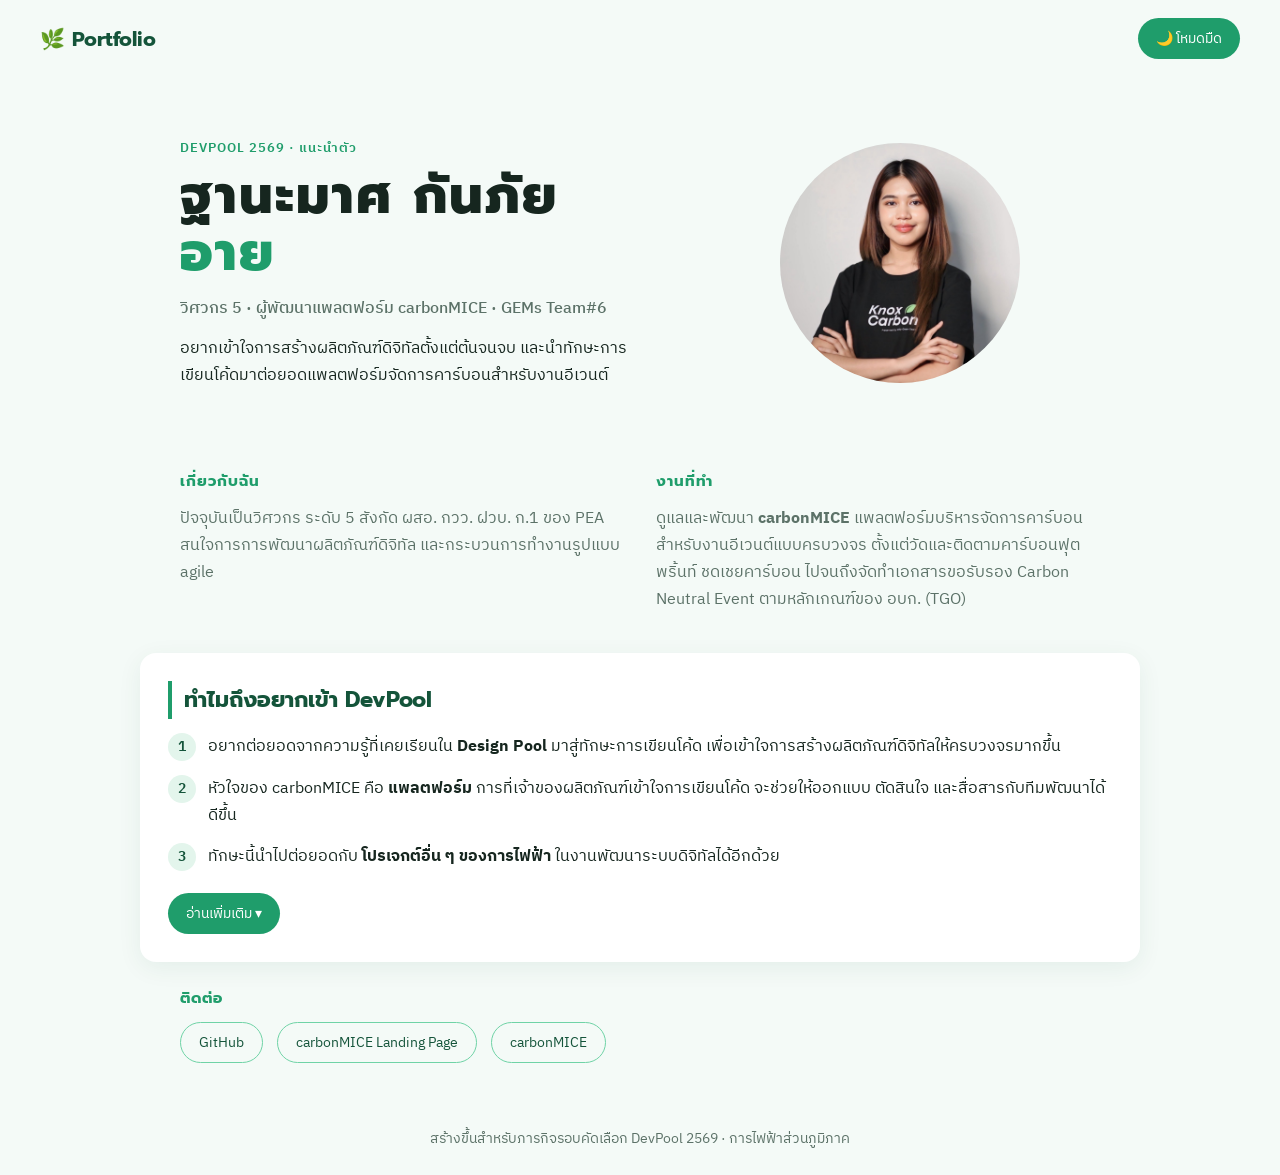
==== index.html @ 0282cfa0 "ย้ายไฟล์เว็บจาก files/ มาไว้ที่ root เพื่อแก้ปัญหา Vercel 404 Co-Authored-By: Claude Opus 4.8 <norep" ====
<!DOCTYPE html>
<html lang="th">

<head>
  <meta charset="UTF-8" />
  <meta name="viewport" content="width=device-width, initial-scale=1.0" />
  <title>แนะนำตัว | ฐานะมาศ กันภัย (อาย)</title>

  <!-- ฟอนต์จาก Google Fonts: IBM Plex Sans Thai (เนื้อหา) + Prompt (หัวข้อ) -->
  <link rel="preconnect" href="https://fonts.googleapis.com" />
  <link rel="preconnect" href="https://fonts.gstatic.com" crossorigin />
  <link href="https://fonts.googleapis.com/css2?family=IBM+Plex+Sans+Thai:wght@400;500;600&family=Prompt:wght@500;600;700;800&display=swap" rel="stylesheet" />

  <link rel="stylesheet" href="style.css" />
</head>

<body>

  <!-- ===== แถบเมนูด้านบน (Navigation Bar) =====
       .nav ใช้ justify-content: space-between จึงดันโลโก้ไปซ้าย ปุ่มไปขวาอัตโนมัติ -->
  <nav class="nav">
    <div class="logo">🌿 Portfolio</div>

    <!-- id="themeBtn" = ให้ script.js หยิบไปใช้ (กดแล้วสลับโหมดมืด/สว่าง) -->
    <button class="btn" id="themeBtn">🌙 โหมดมืด</button>
  </nav>

  <!-- ===== ส่วนเปิดหน้า (Hero) =====
       .hero ใช้ grid 2 คอลัมน์: ข้อความ (1.2fr) | รูปโปรไฟล์ (1fr) -->
  <header class="hero">
    <div class="hero-text">
      <p class="eyebrow">DevPool 2569 · แนะนำตัว</p>

      <!-- <span class="accent"> = "ที่จับ" ให้ CSS เปลี่ยนสีคำว่า "อาย" เป็นเขียว -->
      <h1>ฐานะมาศ กันภัย<br> <span class="accent">อาย</span></h1>

      <p class="subrole">วิศวกร 5 · ผู้พัฒนาแพลตฟอร์ม carbonMICE · GEMs Team#6</p>
      <p class="lead">
        อยากเข้าใจการสร้างผลิตภัณฑ์ดิจิทัลตั้งแต่ต้นจนจบ
        และนำทักษะการเขียนโค้ดมาต่อยอดแพลตฟอร์มจัดการคาร์บอนสำหรับงานอีเวนต์
      </p>
    </div>

    <div class="hero-photo">
      <img class="avatar-big" src="profile.jpg" alt="รูปโปรไฟล์ อาย" />
    </div>
  </header>

  <!-- ===== ข้อมูล 2 คอลัมน์ (เกี่ยวกับฉัน + งานที่ทำ) =====
       .info ใช้ grid 2 คอลัมน์เท่ากัน (1fr 1fr) -->
  <section class="info">
    <div class="info-col">
      <h3>เกี่ยวกับฉัน</h3>
      <p>
        ปัจจุบันเป็นวิศวกร ระดับ 5 สังกัด ผสอ. กวว. ฝวบ. ก.1
        ของ PEA สนใจการการพัฒนาผลิตภัณฑ์ดิจิทัล
        และกระบวนการทำงานรูปแบบ agile
      </p>
    </div>

    <div class="info-col">
      <h3>งานที่ทำ</h3>
      <p>
        ดูแลและพัฒนา <strong>carbonMICE</strong> แพลตฟอร์มบริหารจัดการคาร์บอน
        สำหรับงานอีเวนต์แบบครบวงจร ตั้งแต่วัดและติดตามคาร์บอนฟุตพริ้นท์
        ชดเชยคาร์บอน ไปจนถึงจัดทำเอกสารขอรับรอง Carbon Neutral Event
        ตามหลักเกณฑ์ของ อบก. (TGO)
      </p>
    </div>
  </section>

  <!-- ===== เหตุผลที่อยากเข้า DevPool ===== -->
  <section class="card">
    <h2>ทำไมถึงอยากเข้า DevPool</h2>

    <!-- .reason = แต่ละข้อ: วงกลมเลข (.num) + ข้อความ เรียงเป็นแถวด้วย flex -->
    <div class="reason">
      <span class="num">1</span>
      <p>อยากต่อยอดจากความรู้ที่เคยเรียนใน <strong>Design Pool</strong>
         มาสู่ทักษะการเขียนโค้ด เพื่อเข้าใจการสร้างผลิตภัณฑ์ดิจิทัลให้ครบวงจรมากขึ้น</p>
    </div>

    <div class="reason">
      <span class="num">2</span>
      <p>หัวใจของ carbonMICE คือ <strong>แพลตฟอร์ม</strong>
         การที่เจ้าของผลิตภัณฑ์เข้าใจการเขียนโค้ด จะช่วยให้ออกแบบ ตัดสินใจ
         และสื่อสารกับทีมพัฒนาได้ดีขึ้น</p>
    </div>

    <div class="reason">
      <span class="num">3</span>
      <p>ทักษะนี้นำไปต่อยอดกับ <strong>โปรเจกต์อื่น ๆ ของการไฟฟ้า</strong>
         ในงานพัฒนาระบบดิจิทัลได้อีกด้วย</p>
    </div>

    <!-- id="moreBtn" = ให้ script.js หยิบไปใช้ (กดแล้วเปิด/ปิด extraBox ด้านล่าง) -->
    <button class="btn" id="moreBtn">อ่านเพิ่มเติม ▾</button>

    <!-- extraBox: ซ่อนไว้ตอนแรกด้วยคลาส hidden (display:none)
         script.js จะ toggle คลาส hidden เพื่อเปิด/ปิดเมื่อกดปุ่ม "อ่านเพิ่มเติม" -->
    <div class="extra hidden" id="extraBox">
      <p>นอกจากนี้ยังอยากเป็นวิศวกรที่ <strong>"คุยกับนักพัฒนาได้รู้เรื่อง"</strong>
         เพื่อเป็นสะพานเชื่อมระหว่างฝั่งงานจริงกับฝั่งเทคโนโลยี
         และผลักดันการเปลี่ยนผ่านสู่เศรษฐกิจคาร์บอนต่ำได้อย่างเป็นรูปธรรม</p>
    </div>
  </section>

  <!-- ===== ติดต่อ ===== -->
  <section class="follow">
    <h3>ติดต่อ</h3>

    <!-- target="_blank" = เปิดลิงก์ในแท็บใหม่
         rel="noopener noreferrer" = ปิดช่องโหว่ความปลอดภัย ควรใส่คู่กับ target="_blank" เสมอ -->
    <div class="social">
      <a href="https://github.com/eyetanamas-max/devpool2026-513031" class="social-link" target="_blank" rel="noopener noreferrer">GitHub</a>
      <a href="https://bufferbox.pea.co.th/carbonmice/" class="social-link" target="_blank" rel="noopener noreferrer">carbonMICE Landing Page</a>
      <a href="https://carbonform.pea.co.th/auth/sign-in?redirect=https%3A%2F%2Fcarbonmice.pea.co.th%2F" class="social-link" target="_blank" rel="noopener noreferrer">carbonMICE</a>
    </div>
  </section>

  <footer>
    สร้างขึ้นสำหรับภารกิจรอบคัดเลือก DevPool 2569 · การไฟฟ้าส่วนภูมิภาค
  </footer>

  <!-- วาง script ไว้ท้าย body เพราะ JS ต้องรอ HTML โหลดเสร็จก่อน
       ถึงจะหยิบ element (เช่น ปุ่ม) มาใช้ได้ -->
  <script src="script.js"></script>
</body>
</html>
---- style.css ----
/* =====================================================================
   style.css = ไฟล์ที่กำหนด "หน้าตา" ทั้งหมดของเว็บ

   CSS ทำงานแบบ selector { property: value; }
   - selector = เลือกว่าจะตกแต่ง element ไหน (เช่น .nav = class ชื่อ nav)
   - property = คุณสมบัติที่จะปรับ (เช่น color = สีตัวอักษร)
   - value = ค่าที่ต้องการ (เช่น red = สีแดง)
   ===================================================================== */


/* ----- ตัวแปรสี (CSS Variables) -----
   :root = ประกาศตัวแปรไว้ที่ระดับสูงสุด ใช้ได้ทั้งเว็บ
   -- นำหน้าชื่อ = บอกว่าเป็นตัวแปร CSS
   var(--ชื่อ) = เรียกใช้ตัวแปร

   ข้อดี: แก้สีที่เดียว เปลี่ยนทั้งเว็บ
   ตัวอย่าง: ถ้าอยากเปลี่ยนสีเขียวหลัก แก้แค่ --green ที่เดียว
   ทุกที่ที่ใช้ var(--green) จะเปลี่ยนตามอัตโนมัติ

   ชุดนี้คือ "โหมดสว่าง" โทนเขียวของ carbonMICE
*/
:root {
  --green-dark: #14543A;  /* เขียวเข้ม - ใช้กับหัวข้อ */
  --green: #1F9D6B;       /* เขียวหลัก - ใช้เน้นข้อความ/ปุ่ม */
  --green-light: #6FD3A6; /* เขียวอ่อน - ใช้ขอบ/ตกแต่ง */
  --green-tint: #E3F5EC;  /* เขียวจางมาก - ใช้เป็นพื้นหลังเบา ๆ */
  --bg: #F4FAF7;          /* สีพื้นหลังหน้าเว็บ */
  --card: #FFFFFF;        /* สีพื้นหลังกล่องการ์ด */
  --text: #16261F;        /* สีตัวอักษรหลัก (เข้ม) */
  --muted: #5C7268;       /* สีตัวอักษรรอง (จางกว่า ใช้กับข้อความไม่สำคัญ) */
}


/* ----- รีเซ็ตค่าเริ่มต้น -----
   * = เลือก "ทุก element" ในหน้า

   เบราว์เซอร์จะใส่ margin/padding ให้อัตโนมัติ (เช่น h1 มี margin ด้านบน/ล่าง)
   ซึ่งทำให้เลย์เอาท์ไม่ตรงตามที่เราออกแบบ
   บรรทัดนี้เอาค่าเหล่านั้นออกหมด แล้วเราค่อยใส่เอง

   box-sizing: border-box = ทำให้ width/height รวม padding และ border ด้วย
   เช่น กำหนด width: 100px + padding: 10px → ยังกว้าง 100px (ไม่ใช่ 120px)
   ช่วยให้คำนวณขนาดง่ายขึ้นมาก
*/
* {
  margin: 0;              /* เอาระยะห่างด้านนอกออก */
  padding: 0;             /* เอาระยะห่างด้านในออก */
  box-sizing: border-box; /* นับ padding/border รวมใน width */
}


/* scroll-behavior: smooth = คลิกลิงก์ภายในหน้า (เช่น #about)
   แล้วเลื่อนไปแบบนุ่มนวล แทนที่จะกระโดดไปทันที */
html { scroll-behavior: smooth; }


/* ----- ตั้งค่าพื้นฐานของหน้าเว็บ ----- */
body {
  font-family: 'IBM Plex Sans Thai', sans-serif;
  /* font-family = ฟอนต์ที่ใช้ ถ้าเครื่องไม่มี IBM Plex Sans Thai จะใช้ sans-serif แทน */

  background-color: var(--bg);
  /* พื้นหลังใช้สี --bg (เขียวจาง ๆ ในโหมดสว่าง, ดำเข้มในโหมดมืด) */

  color: var(--text);
  /* สีตัวอักษรเริ่มต้นทั้งหน้า */

  line-height: 1.7;
  /* ระยะห่างระหว่างบรรทัด (1.7 = สูง 1.7 เท่าของขนาดตัวอักษร)
     ค่ามาก = บรรทัดห่าง อ่านง่ายขึ้น
     ค่าน้อย = บรรทัดชิด อ่านยากขึ้น */

  transition: background-color 0.3s, color 0.3s;
  /* transition = ทำให้การเปลี่ยนแปลงค่าเป็นแบบค่อย ๆ เปลี่ยน (animation)
     0.3s = ใช้เวลา 0.3 วินาที
     เวลากดสลับโหมดมืด/สว่าง สีจะค่อย ๆ เปลี่ยน ไม่กระโดดทันที */
}


/* =====================================================================
   แถบเมนูด้านบน (Navigation Bar)
   ===================================================================== */
.nav {
  display: flex;
  /* display: flex = เปิดโหมด Flexbox

     🔑 Flexbox คืออะไร?
     ปกติ <div> จะเรียงจากบนลงล่าง (แนวตั้ง)
     พอใส่ display: flex → ของข้างในจะเรียงเป็นแถวแนวนอนแทน

     นึกภาพ: มีกล่องใหญ่ 1 กล่อง (แถบเมนู)
     ข้างในมี 2 ของ: โลโก้ + ปุ่มสลับโหมดมืด-สว่าง
     flex ทำให้ 2 อย่างนี้อยู่ข้างกันเป็นแถว */

  align-items: center;
  /* align-items = จัดแนว "แนวตั้ง" ของของข้างใน
     center = จัดให้อยู่กลาง (ในแนวตั้ง)
     ทำให้โลโก้กับลิงก์อยู่กึ่งกลางแถบเมนู ไม่ลอยขึ้นหรือจมลง */

  justify-content: space-between;
  /* justify-content = จัดแนว "แนวนอน" ของของข้างใน
     space-between = ดันของชิ้นแรกไปซ้ายสุด ชิ้นสุดท้ายไปขวาสุด
     ผลลัพธ์: โลโก้อยู่ซ้าย | ปุ่มอยู่ขวา

     ค่าอื่น ๆ ที่ใช้บ่อย:
     - center = รวมทุกอย่างไว้ตรงกลาง
     - flex-start = ชิดซ้าย (ค่าเริ่มต้น)
     - flex-end = ชิดขวา */

  padding: 18px 40px;
  /* padding = ระยะห่างด้านใน (ระหว่างขอบกล่องกับเนื้อหา)
     18px = บน-ล่าง, 40px = ซ้าย-ขวา
     ทำให้เนื้อหาไม่ชิดขอบจอ */

  position: sticky;
  /* position: sticky = "ติดหนึบ"
     ปกติแถบเมนูจะอยู่ตามตำแหน่งปกติ
     แต่พอเราเลื่อนหน้าลง มันจะ "ติด" อยู่ที่ขอบบนจอ ไม่หายไป
     ต้องใช้คู่กับ top: 0 (ติดที่ตำแหน่ง 0 จากด้านบน) */

  top: 0;
  /* ตำแหน่งที่จะติด = 0 จากด้านบนสุดของจอ */

  background: var(--bg);
  /* พื้นหลังเมนูใช้สีเดียวกับหน้าเว็บ
     จำเป็นต้องใส่ ไม่งั้นเวลาเลื่อนหน้า เนื้อหาด้านล่างจะทะลุเห็นผ่านเมนู */

  z-index: 10;
  /* z-index = ลำดับชั้นการซ้อนทับ ยิ่งเลขมาก ยิ่งอยู่ข้างหน้า
     ใส่ 10 เพื่อให้แถบเมนูอยู่บนสุด ไม่ถูกเนื้อหาอื่นบัง */
}


/* สไตล์โลโก้ */
.logo {
  font-family: 'Prompt', sans-serif;  /* ใช้ฟอนต์ Prompt (ตัวหนาสวย) */
  font-weight: 700;                   /* น้ำหนักตัวอักษร: หนา (400=ปกติ, 700=หนา) */
  font-size: 20px;                    /* ขนาดตัวอักษร 20 พิกเซล */
  color: var(--green-dark);           /* สีเขียวเข้ม */
}


/* =====================================================================
   ส่วนเปิดหน้า (Hero Section)
   ===================================================================== */
.hero {
  display: grid;
  /* display: grid = เปิดโหมด CSS Grid

     🔑 Grid คืออะไร?
     คล้าย flex แต่ออกแบบมาสำหรับแบ่ง "ตาราง" แถวและคอลัมน์
     เหมาะกับเลย์เอาท์ 2 มิติ (แถว+คอลัมน์)
     ส่วน flex เหมาะกับ 1 มิติ (แถวเดียว หรือ คอลัมน์เดียว)

     ที่นี่ใช้ grid แบ่งหน้าจอเป็น 2 คอลัมน์: ข้อความ | รูป */

  grid-template-columns: 1.2fr 1fr;
  /* กำหนดจำนวนและขนาดคอลัมน์
     1.2fr = คอลัมน์ซ้าย กว้าง 1.2 ส่วน
     1fr = คอลัมน์ขวา กว้าง 1 ส่วน

     fr (fraction) = หน่วยสัดส่วน
     รวมกัน = 2.2 ส่วน → ซ้ายได้ 1.2/2.2 = 54.5% | ขวาได้ 1/2.2 = 45.5%
     ผลลัพธ์: ฝั่งข้อความกว้างกว่าฝั่งรูปเล็กน้อย */

  gap: 40px;
  /* ระยะห่างระหว่าง 2 คอลัมน์ = 40 พิกเซล */

  align-items: center;
  /* จัดของในแต่ละคอลัมน์ให้อยู่กลาง (แนวตั้ง)
     ทำให้ข้อความกับรูปอยู่ระดับกลางเสมอ ไม่ว่าจะสูงไม่เท่ากัน */

  max-width: 1000px;
  /* ความกว้างสูงสุด 1000px
     ไม่ให้เนื้อหากว้างเต็มจอ (บนจอใหญ่จะอ่านยากถ้ากว้างเกินไป) */

  margin: 0 auto;
  /* margin = ระยะห่างด้านนอก
     0 = บน-ล่าง ไม่มี
     auto = ซ้าย-ขวา อัตโนมัติ → ผลลัพธ์: จัดให้อยู่กลางจอ
     (เบราว์เซอร์แบ่ง margin ซ้าย-ขวาเท่ากัน) */

  padding: 60px 40px;
  /* ระยะห่างด้านใน: บน-ล่าง 60px, ซ้าย-ขวา 40px */
}


/* ข้อความเล็ก ๆ ด้านบนหัวข้อ (เรียกว่า eyebrow text) */
.eyebrow {
  color: var(--green);
  font-weight: 600;          /* ตัวหนาปานกลาง */
  letter-spacing: 1px;       /* เพิ่มระยะห่างระหว่างตัวอักษร ดูโปร่งขึ้น */
  text-transform: uppercase; /* แปลงเป็นตัวพิมพ์ใหญ่ทั้งหมด (เฉพาะอังกฤษ) */
  font-size: 13px;
  margin-bottom: 8px;        /* เว้นด้านล่าง 8px ก่อนหัวข้อ h1 */
}


/* หัวข้อหลัก (h1) ในส่วน hero */
.hero-text h1 {
  font-family: 'Prompt', sans-serif;
  font-weight: 800;  /* ตัวหนามาก (ค่าสูงสุดของฟอนต์นี้) */
  font-size: 52px;   /* ตัวใหญ่มาก เพราะเป็นหัวข้อหลักที่ต้องสะดุดตา */
  line-height: 1.1;  /* ระยะห่างบรรทัดน้อย เพราะหัวข้อใหญ่ไม่ต้องการระยะห่างมาก */
  letter-spacing: 2px;
  color: var(--text);
}

/* เน้นชื่อ "อาย" ด้วยสีเขียว */
.hero-text h1 .accent { color: var(--green); }
/* .hero-text h1 .accent = เลือก element class="accent" ที่อยู่ข้างใน h1 ข้างใน .hero-text
   การเขียนแบบนี้เรียกว่า "selector ซ้อน" ช่วยให้เจาะจงมากขึ้น */


/* ข้อความตำแหน่งงาน */
.subrole {
  color: var(--muted);   /* สีจาง */
  font-weight: 500;      /* น้ำหนักปานกลาง */
  margin-top: 14px;      /* เว้นด้านบน 14px */
}


/* ข้อความอธิบายสั้น ๆ (lead paragraph) */
.lead {
  margin-top: 12px;
  color: var(--text);
  max-width: 460px;
  /* จำกัดความกว้างข้อความ
     ข้อความที่ยาวเกินไปในบรรทัดเดียวจะอ่านยาก
     460px ทำให้ได้ประมาณ 50-70 ตัวอักษรต่อบรรทัด ซึ่งอ่านสบายตา */
}



/* รูป/วงกลมฝั่งขวาของ hero */
.hero-photo { display: flex; justify-content: center; }
/* flex + justify-content: center = จัดวงกลมให้อยู่กลาง (แนวนอน) ของคอลัมน์ */


/* รูปโปรไฟล์วงกลม */
.avatar-big {
  width: 240px;
  height: 240px;
  border-radius: 50%;  /* ทำให้รูปสี่เหลี่ยมกลายเป็นวงกลม */

  object-fit: cover;
  /* object-fit: cover = ทำให้รูปเต็มพื้นที่วงกลมโดยไม่บิดเบี้ยว
     ถ้ารูปที่ใส่มาไม่เป็นจัตุรัส (กว้างไม่เท่าสูง) cover จะซูมเข้าแล้วตัดส่วนที่เกินออก เพื่อให้เต็มกล่องพอดี" ไม่ว่ารูปจะเป็นแนวตั้งหรือแนวนอน ผลลัพธ์จะเต็มวงกลมเสมอ
     ค่าอื่น ๆ:
     - contain = ย่อรูปให้เห็นทั้งรูป แต่อาจมีพื้นที่เหลือ
     - fill = ยืดรูปให้เต็ม (อาจบิดเบี้ยว)
     - cover = เต็มพื้นที่ ไม่บิด (ใช้บ่อยสุด) */

}


/* =====================================================================
   ส่วนข้อมูล 2 คอลัมน์ (เกี่ยวกับฉัน + งานที่ทำ)
   ===================================================================== */
.info {
  display: grid;
  grid-template-columns: 1fr 1fr;
  /* 2 คอลัมน์เท่ากัน (1 ส่วน : 1 ส่วน = 50% : 50%) */

  gap: 32px;              /* ระยะห่างระหว่าง 2 คอลัมน์ */
  max-width: 1000px;      /* กว้างสูงสุด 1000px */
  margin: 0 auto;         /* จัดกลางจอ */
  padding: 20px 40px 40px;
  /* padding 3 ค่า: บน 20px | ซ้าย-ขวา 40px | ล่าง 40px */
}


/* หัวข้อ h3 ของทั้ง info-col และ follow */
.info-col h3, .follow h3 {
  /* เครื่องหมาย , = ใช้สไตล์เดียวกันกับหลาย selector
     (ทั้ง .info-col h3 และ .follow h3 จะได้สไตล์ชุดเดียวกัน) */
  font-family: 'Prompt', sans-serif;
  color: var(--green);
  letter-spacing: 1px;        /* เพิ่มระยะห่างตัวอักษร */
  font-size: 15px;
  margin-bottom: 10px;
}

/* ข้อความในคอลัมน์ info ใช้สีจาง */
.info-col p { color: var(--muted); }


/* =====================================================================
   กล่องเหตุผล (Card)
   ===================================================================== */
.card {
  background: var(--card);  /* พื้นสีขาว (โหมดสว่าง) หรือเข้ม (โหมดมืด) */

  border-radius: 16px;
  /* มุมมน 16px
     ค่ายิ่งมาก ยิ่งมน
     0 = เหลี่ยม, 8px = มนนิดหน่อย, 16px = มนปานกลาง, 50% = วงกลม */

  padding: 28px;            /* ระยะห่างด้านในทุกด้าน 28px */
  max-width: 1000px;
  margin: 0 auto 24px;     /* กลางจอ + เว้นด้านล่าง 24px */

  box-shadow: 0 6px 24px rgba(20, 84, 58, 0.07);
  /* box-shadow = เงาของกล่อง ทำให้ดูลอยขึ้นจากพื้น
     ค่า 4 ตัว:
     0 = เลื่อนเงาแนวนอน (0 = ไม่เลื่อน)
     6px = เลื่อนเงาลงล่าง 6px
     24px = ความเบลอของเงา (ยิ่งมาก เงายิ่งกว้างและจาง)
     rgba(20, 84, 58, 0.07) = สีเงา (เขียวเข้ม ความโปร่งใส 7% = แทบมองไม่เห็น) */
}


/* หัวข้อ h2 ในกล่อง */
.card h2 {
  font-family: 'Prompt', sans-serif;
  color: var(--green-dark);
  font-size: 22px;
  margin-bottom: 14px;

  border-left: 4px solid var(--green);
  /* เส้นขอบด้านซ้าย หนา 4px สีเขียว (เหมือนแถบเน้น) */

  padding-left: 12px;
  /* เว้นด้านซ้าย 12px ไม่ให้ข้อความชิดเส้นขอบ */
}


/* แต่ละเหตุผล (ตัวเลข + ข้อความ) */
.reason {
  display: flex;     /* เรียงตัวเลขกับข้อความเป็นแถวแนวนอน */
  gap: 12px;         /* ระยะห่างระหว่างตัวเลขกับข้อความ */
  margin-bottom: 14px;
}


/* วงกลมตัวเลข (1, 2, 3) */
.reason .num {
  flex-shrink: 0;
  /* flex-shrink: 0 = ห้ามหดเล็กลง
     ปกติ flex จะหดของข้างในให้พอดีกล่อง
     ใส่ 0 เพื่อบอกว่า "วงกลมนี้ห้ามหด ต้อง 28x28 เสมอ" */

  width: 28px; height: 28px;
  border-radius: 50%;              /* ทำเป็นวงกลม */
  background: var(--green-tint);   /* พื้นเขียวจาง */
  color: var(--green-dark);        /* เลขสีเขียวเข้ม */
  font-weight: 600;

  display: flex;
  align-items: center;
  justify-content: center;
  /* สูตรจัดกลาง: flex + align-items + justify-content = จัดเลขกลางวงกลม */

  font-size: 14px;
}


/* =====================================================================
   ปุ่ม (Button)
   ===================================================================== */
.btn {
  font-family: 'IBM Plex Sans Thai', sans-serif;
  background: var(--green);  /* พื้นเขียว */
  color: #fff;               /* ตัวอักษรขาว */
  border: none;              /* ไม่มีขอบ (ปกติ <button> จะมีขอบเทา) */
  padding: 9px 18px;         /* ระยะห่างด้านใน: บน-ล่าง 9px, ซ้าย-ขวา 18px */

  border-radius: 999px;
  /* มุมมน 999px = ค่าสูงมาก → ทำให้ปุ่มเป็นแคปซูล (capsule/pill shape)
     ไม่ว่าปุ่มจะยาวแค่ไหน มุมจะมนสุด ๆ เสมอ */

  font-size: 14px;
  cursor: pointer;
  /* cursor: pointer = เปลี่ยนเคอร์เซอร์เป็นรูปมือชี้เมื่อเอาเมาส์ไปวาง
     บอกผู้ใช้ว่า "อันนี้กดได้" */

  transition: transform 0.15s, background 0.2s;
  /* ทั้ง transform และ background จะเปลี่ยนแบบค่อย ๆ */
}


/* เมื่อเอาเมาส์ชี้ที่ปุ่ม */
.btn:hover {
  background: var(--green-dark);    /* เปลี่ยนเป็นเขียวเข้ม */
  transform: translateY(-2px);      /* ยกขึ้น 2px (ค่าลบ = ขึ้น) ดูเหมือนปุ่มลอย */
}


/* ปุ่ม "อ่านเพิ่มเติม" โดยเฉพาะ
   เจาะจงด้วย id (#moreBtn) เพราะ margin-top นี้ต้องการแค่ปุ่มนี้ปุ่มเดียว
   (ถ้าใส่ใน .btn ปุ่มสลับโหมดจะโดนเด้งลงมาด้วย) */
#moreBtn {
  margin-top: 8px;   /* เว้นระยะห่างจากข้อความเหตุผลด้านบน 8px */
}


/* กล่องเนื้อหาเพิ่มเติม (ที่ซ่อนไว้) */
.extra {
  margin-top: 14px;
  padding-top: 14px;
  border-top: 1px dashed var(--green-light);
  /* border-top: เส้นขอบด้านบน
     1px = หนา 1 พิกเซล
     dashed = เส้นประ (solid = เส้นทึบ, dotted = จุด, dashed = ขีด)
     สีเขียวอ่อน */
}


/* คลาสสำหรับซ่อน element */
.hidden { display: none; }
/* display: none = ซ่อนสนิท ไม่แสดง ไม่กินพื้นที่
   JavaScript จะเพิ่ม/ลบคลาสนี้เพื่อเปิด/ปิดการแสดงผล */


/* =====================================================================
   ส่วนติดต่อ (Follow / Social Links)
   ===================================================================== */
.follow {
  max-width: 1000px;
  margin: 0 auto;       /* จัดกลางจอ */
  padding: 0 40px 40px; /* ไม่เว้นบน, ซ้าย-ขวา 40px, ล่าง 40px */
}


/* กลุ่มลิงก์โซเชียล */
.social {
  display: flex;    /* เรียงปุ่มเป็นแถวแนวนอน */
  gap: 14px;        /* ระยะห่างระหว่างปุ่ม 14px */

  flex-wrap: wrap;
  /* flex-wrap: wrap = ถ้าของเรียงแล้วล้นบรรทัด ให้ตัดขึ้นบรรทัดใหม่
     ถ้าไม่ใส่ (nowrap) = ของจะถูกบีบให้อยู่บรรทัดเดียวแม้จะล้น
     wrap มีประโยชน์มากบนจอมือถือที่แคบ */
}


/* ลิงก์โซเชียลแต่ละอัน (GitHub, Email, LinkedIn) */
.social-link {
  text-decoration: none;             /* เอาเส้นใต้ออก */
  color: var(--green-dark);          /* สีตัวอักษรเขียวเข้ม */
  border: 1px solid var(--green-light); /* ขอบ 1px เส้นทึบ สีเขียวอ่อน */
  padding: 8px 18px;                 /* ช่องว่างด้านใน */
  border-radius: 999px;             /* ทำเป็นแคปซูล */
  font-size: 14px;

  transition: background 0.2s, color 0.2s;
  /* พื้นหลังและสีตัวอักษรจะเปลี่ยนแบบค่อย ๆ ใน 0.2 วินาที */
}

/* เมื่อเอาเมาส์ชี้ → เปลี่ยนเป็นพื้นเขียว ตัวอักษรขาว */
.social-link:hover { background: var(--green); color: #fff; }


/* =====================================================================
   ส่วนท้ายสุดของหน้า (Footer)
   ===================================================================== */
footer {
  text-align: center;   /* จัดข้อความกลาง */
  color: var(--muted);  /* สีจาง */
  font-size: 14px;      /* ตัวเล็ก */
  padding: 24px;
}


/* =====================================================================
   โหมดมืด (Dark Mode)

   เมื่อ JavaScript เพิ่มคลาส "dark" ให้ <body>
   สไตล์ชุดนี้จะทำงานแทนค่าเดิม

   หลักการ: เปลี่ยนค่าตัวแปร CSS ทั้งหมด
   ทุกที่ที่ใช้ var(--ชื่อ) จะได้สีชุดใหม่อัตโนมัติ
   ไม่ต้องเขียนสไตล์ใหม่ทั้งหมด! นี่คือพลังของ CSS Variables
   ===================================================================== */
body.dark {
  --green-dark: #9FE6C4;  /* ในโหมดมืดหัวข้อต้องเป็นสีอ่อน ถึงจะอ่านออกบนพื้นมืด */
  --green: #2BB67E;
  --green-light: #4F6E5E;
  --green-tint: #1A2A22;
  --bg: #0C1310;           /* พื้นดำอมเขียว */
  --card: #14201A;         /* กล่องสีเข้ม */
  --text: #EAF3EE;         /* ตัวอักษรสีอ่อน (อ่านออกบนพื้นมืด) */
  --muted: #93A89D;
}


/* =====================================================================
   รองรับจอมือถือ (Responsive Design)

   @media = กฎที่ทำงานเมื่อเงื่อนไขเป็นจริง
   (max-width: 720px) = เมื่อหน้าจอกว้างไม่เกิน 720 พิกเซล (มือถือ/แท็บเล็ต)

   หลักการ: เว็บปกติออกแบบสำหรับจอใหญ่ (2 คอลัมน์)
   พอจอเล็ก ให้เปลี่ยนเป็น 1 คอลัมน์ เพื่อให้อ่านง่าย
   ===================================================================== */
@media (max-width: 720px) {

  .hero {
    grid-template-columns: 1fr;
    /* เปลี่ยนจาก 2 คอลัมน์ → 1 คอลัมน์
       ข้อความจะอยู่บน รูปจะอยู่ล่าง (เรียงแนวตั้ง) */

    text-align: center;  /* จัดข้อความกลาง (เพราะจอแคบ อยู่กลางจะสวยกว่า) */
    padding: 40px 24px;  /* ลด padding เพราะจอเล็ก */
  }

  .hero-text h1 { font-size: 38px; }
  /* ลดขนาดหัวข้อจาก 52px → 38px ไม่ให้ล้นจอมือถือ */

  .lead { margin-left: auto; margin-right: auto; }
  /* จัดข้อความ lead ให้อยู่กลาง (เพราะ max-width: 460px ทำให้ไม่เต็มจอ) */

  .info {
    grid-template-columns: 1fr;
    /* เปลี่ยนจาก 2 คอลัมน์ → 1 คอลัมน์ */
    padding: 20px 24px;
  }

  .nav { padding: 16px 24px; }
  /* ลด padding เมนูให้พอดีจอเล็ก */

  .avatar-big { width: 180px; height: 180px; }
  /* ลดขนาดรูปโปรไฟล์ให้พอดีจอมือถือ */
}
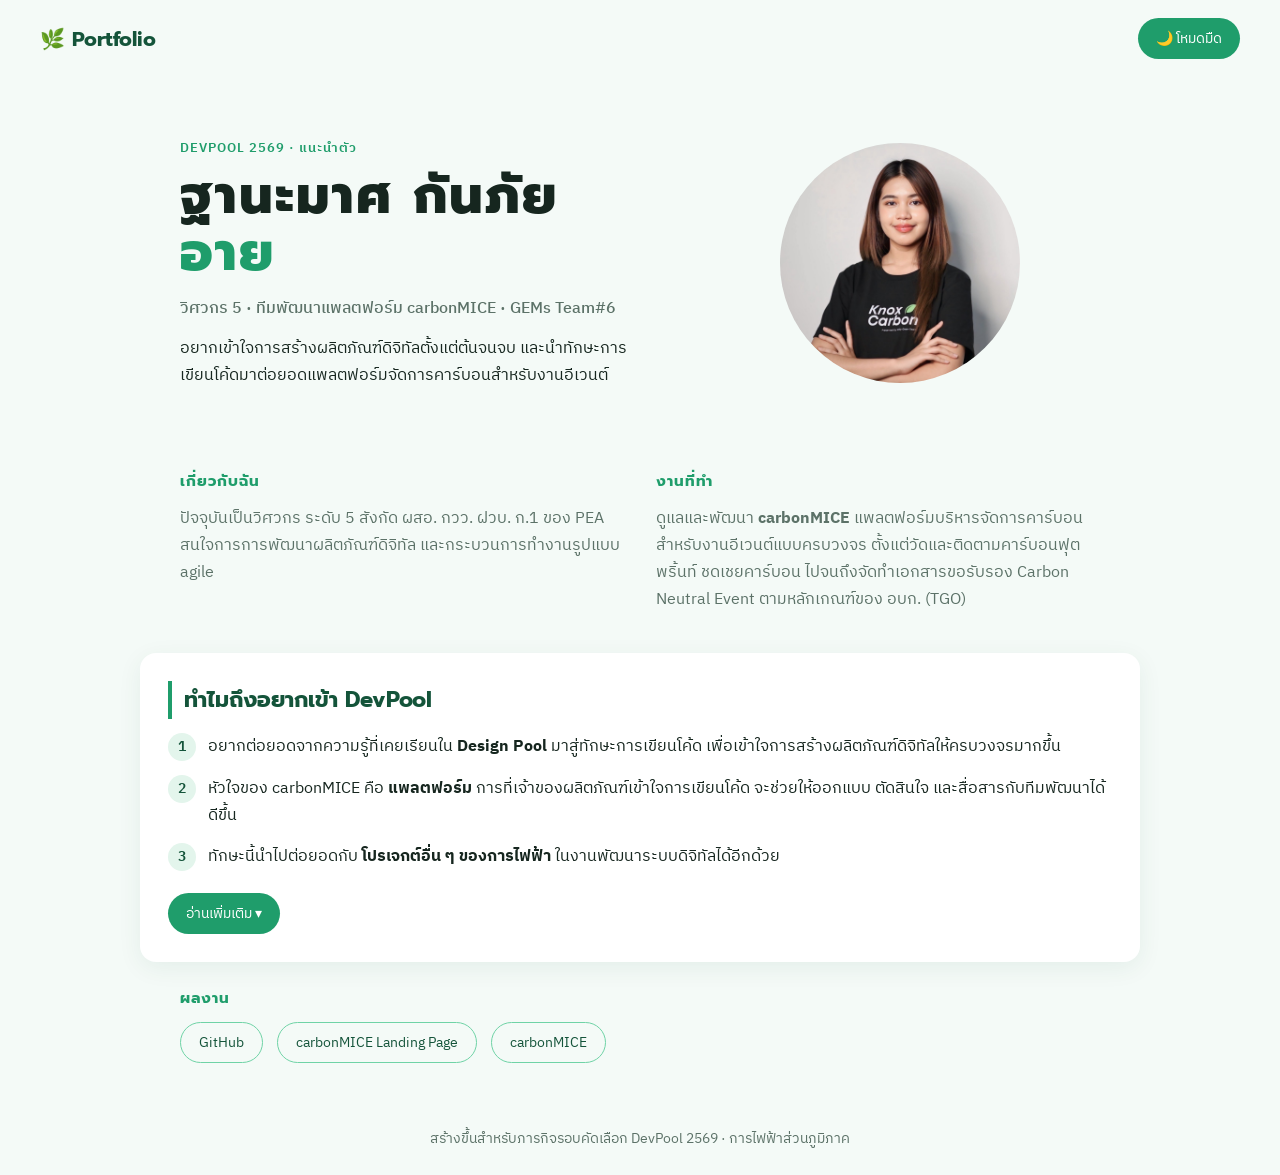
==== commit ed00a09e: "ปรับคอมเม้นในไฟล์ script" ====
--- a/index.html
+++ b/index.html
@@ -34,7 +34,7 @@
       <!-- <span class="accent"> = "ที่จับ" ให้ CSS เปลี่ยนสีคำว่า "อาย" เป็นเขียว -->
       <h1>ฐานะมาศ กันภัย<br> <span class="accent">อาย</span></h1>
 
-      <p class="subrole">วิศวกร 5 · ผู้พัฒนาแพลตฟอร์ม carbonMICE · GEMs Team#6</p>
+      <p class="subrole">วิศวกร 5 · ทีมพัฒนาแพลตฟอร์ม carbonMICE · GEMs Team#6</p>
       <p class="lead">
         อยากเข้าใจการสร้างผลิตภัณฑ์ดิจิทัลตั้งแต่ต้นจนจบ
         และนำทักษะการเขียนโค้ดมาต่อยอดแพลตฟอร์มจัดการคาร์บอนสำหรับงานอีเวนต์
@@ -99,15 +99,18 @@
     <!-- extraBox: ซ่อนไว้ตอนแรกด้วยคลาส hidden (display:none)
          script.js จะ toggle คลาส hidden เพื่อเปิด/ปิดเมื่อกดปุ่ม "อ่านเพิ่มเติม" -->
     <div class="extra hidden" id="extraBox">
-      <p>นอกจากนี้ยังอยากเป็นวิศวกรที่ <strong>"คุยกับนักพัฒนาได้รู้เรื่อง"</strong>
-         เพื่อเป็นสะพานเชื่อมระหว่างฝั่งงานจริงกับฝั่งเทคโนโลยี
-         และผลักดันการเปลี่ยนผ่านสู่เศรษฐกิจคาร์บอนต่ำได้อย่างเป็นรูปธรรม</p>
+      <p>จากประสบการณ์ที่ผ่านมาในการพัฒนาแพลตฟอร์ม carbonMICE ทำให้รู้ว่า
+        ถ้าเจ้าของผลิตภัณฑ์มี<strong>ความเข้าใจด้านการเขียนโค้ด</strong>
+        การทำงานร่วมกันระหว่าง PO, ทีม UX/UI และทีม Dev จะราบรื่นและมีประสิทธิภาพมากขึ้น 
+        ไม่ว่าจะเป็นการสื่อสาร Requirement, การให้ Feedback 
+        หรือการตัดสินใจเชิงเทคนิคที่ส่งผลต่อ Product โดยตรง 
+        และเชื่อว่าทักษะนี้จะเป็นรากฐานที่ช่วยให้การทำงานในทุกโปรเจกต์ข้างหน้าดำเนินไปได้อย่างมีประสิทธิผลมากยิ่งขึ้น</p>
     </div>
   </section>
 
   <!-- ===== ติดต่อ ===== -->
   <section class="follow">
-    <h3>ติดต่อ</h3>
+    <h3>ผลงาน</h3>
 
     <!-- target="_blank" = เปิดลิงก์ในแท็บใหม่
          rel="noopener noreferrer" = ปิดช่องโหว่ความปลอดภัย ควรใส่คู่กับ target="_blank" เสมอ -->
--- a/style.css
+++ b/style.css
@@ -1,23 +1,14 @@
 /* =====================================================================
    style.css = ไฟล์ที่กำหนด "หน้าตา" ทั้งหมดของเว็บ
-
-   CSS ทำงานแบบ selector { property: value; }
-   - selector = เลือกว่าจะตกแต่ง element ไหน (เช่น .nav = class ชื่อ nav)
-   - property = คุณสมบัติที่จะปรับ (เช่น color = สีตัวอักษร)
-   - value = ค่าที่ต้องการ (เช่น red = สีแดง)
    ===================================================================== */
 
 
 /* ----- ตัวแปรสี (CSS Variables) -----
-   :root = ประกาศตัวแปรไว้ที่ระดับสูงสุด ใช้ได้ทั้งเว็บ
-   -- นำหน้าชื่อ = บอกว่าเป็นตัวแปร CSS
-   var(--ชื่อ) = เรียกใช้ตัวแปร
+   :root = ประกาศตัวแปรไว้ระดับสูงสุด ใช้ได้ทั้งเว็บ
+   เรียกใช้ด้วย var(--ชื่อ)
 
    ข้อดี: แก้สีที่เดียว เปลี่ยนทั้งเว็บ
-   ตัวอย่าง: ถ้าอยากเปลี่ยนสีเขียวหลัก แก้แค่ --green ที่เดียว
-   ทุกที่ที่ใช้ var(--green) จะเปลี่ยนตามอัตโนมัติ
-
-   ชุดนี้คือ "โหมดสว่าง" โทนเขียวของ carbonMICE
+   ชุดนี้คือ "โหมดสว่าง" โทนเขียว
 */
 :root {
   --green-dark: #14543A;  /* เขียวเข้ม - ใช้กับหัวข้อ */
@@ -33,47 +24,31 @@
 
 /* ----- รีเซ็ตค่าเริ่มต้น -----
    * = เลือก "ทุก element" ในหน้า
-
-   เบราว์เซอร์จะใส่ margin/padding ให้อัตโนมัติ (เช่น h1 มี margin ด้านบน/ล่าง)
-   ซึ่งทำให้เลย์เอาท์ไม่ตรงตามที่เราออกแบบ
-   บรรทัดนี้เอาค่าเหล่านั้นออกหมด แล้วเราค่อยใส่เอง
+   เอา margin/padding ที่เบราว์เซอร์ใส่มาให้อัตโนมัติออก แล้วเราค่อยใส่เอง
 
    box-sizing: border-box = ทำให้ width/height รวม padding และ border ด้วย
-   เช่น กำหนด width: 100px + padding: 10px → ยังกว้าง 100px (ไม่ใช่ 120px)
-   ช่วยให้คำนวณขนาดง่ายขึ้นมาก
+   (เช่น width:100px + padding:10px → ยังกว้าง 100px ไม่ใช่ 120px) ช่วยคำนวณขนาดง่ายขึ้น
 */
 * {
-  margin: 0;              /* เอาระยะห่างด้านนอกออก */
-  padding: 0;             /* เอาระยะห่างด้านในออก */
-  box-sizing: border-box; /* นับ padding/border รวมใน width */
-}
-
-
-/* scroll-behavior: smooth = คลิกลิงก์ภายในหน้า (เช่น #about)
-   แล้วเลื่อนไปแบบนุ่มนวล แทนที่จะกระโดดไปทันที */
+  margin: 0;
+  padding: 0;
+  box-sizing: border-box;
+}
+
+
+/* scroll-behavior: smooth = คลิกลิงก์ภายในหน้า (เช่น #about) แล้วเลื่อนแบบนุ่มนวล */
 html { scroll-behavior: smooth; }
 
 
 /* ----- ตั้งค่าพื้นฐานของหน้าเว็บ ----- */
 body {
   font-family: 'IBM Plex Sans Thai', sans-serif;
-  /* font-family = ฟอนต์ที่ใช้ ถ้าเครื่องไม่มี IBM Plex Sans Thai จะใช้ sans-serif แทน */
-
   background-color: var(--bg);
-  /* พื้นหลังใช้สี --bg (เขียวจาง ๆ ในโหมดสว่าง, ดำเข้มในโหมดมืด) */
-
   color: var(--text);
-  /* สีตัวอักษรเริ่มต้นทั้งหน้า */
-
-  line-height: 1.7;
-  /* ระยะห่างระหว่างบรรทัด (1.7 = สูง 1.7 เท่าของขนาดตัวอักษร)
-     ค่ามาก = บรรทัดห่าง อ่านง่ายขึ้น
-     ค่าน้อย = บรรทัดชิด อ่านยากขึ้น */
+  line-height: 1.7;        /* ระยะห่างระหว่างบรรทัด = 1.7 เท่าของขนาดตัวอักษร อ่านง่ายขึ้น */
 
   transition: background-color 0.3s, color 0.3s;
-  /* transition = ทำให้การเปลี่ยนแปลงค่าเป็นแบบค่อย ๆ เปลี่ยน (animation)
-     0.3s = ใช้เวลา 0.3 วินาที
-     เวลากดสลับโหมดมืด/สว่าง สีจะค่อย ๆ เปลี่ยน ไม่กระโดดทันที */
+  /* ทำให้สีค่อย ๆ เปลี่ยนตอนสลับโหมดมืด/สว่าง ไม่กระโดดทันที */
 }
 
 
@@ -82,61 +57,31 @@
    ===================================================================== */
 .nav {
   display: flex;
-  /* display: flex = เปิดโหมด Flexbox
-
-     🔑 Flexbox คืออะไร?
-     ปกติ <div> จะเรียงจากบนลงล่าง (แนวตั้ง)
-     พอใส่ display: flex → ของข้างในจะเรียงเป็นแถวแนวนอนแทน
-
-     นึกภาพ: มีกล่องใหญ่ 1 กล่อง (แถบเมนู)
-     ข้างในมี 2 ของ: โลโก้ + ปุ่มสลับโหมดมืด-สว่าง
-     flex ทำให้ 2 อย่างนี้อยู่ข้างกันเป็นแถว */
-
-  align-items: center;
-  /* align-items = จัดแนว "แนวตั้ง" ของของข้างใน
-     center = จัดให้อยู่กลาง (ในแนวตั้ง)
-     ทำให้โลโก้กับลิงก์อยู่กึ่งกลางแถบเมนู ไม่ลอยขึ้นหรือจมลง */
-
-  justify-content: space-between;
-  /* justify-content = จัดแนว "แนวนอน" ของของข้างใน
-     space-between = ดันของชิ้นแรกไปซ้ายสุด ชิ้นสุดท้ายไปขวาสุด
-     ผลลัพธ์: โลโก้อยู่ซ้าย | ปุ่มอยู่ขวา
-
-     ค่าอื่น ๆ ที่ใช้บ่อย:
-     - center = รวมทุกอย่างไว้ตรงกลาง
-     - flex-start = ชิดซ้าย (ค่าเริ่มต้น)
-     - flex-end = ชิดขวา */
-
+  /* 🔑 Flexbox: ปกติ <div> เรียงบนลงล่าง พอใส่ flex → ของข้างในเรียงเป็นแถวแนวนอน
+     (ที่นี่: โลโก้ + ปุ่มสลับโหมด อยู่ข้างกันเป็นแถว) */
+
+  align-items: center;             /* จัดของในแนวตั้งให้อยู่กึ่งกลางแถบ */
+  justify-content: space-between;   /* ดันชิ้นแรกไปซ้ายสุด ชิ้นสุดท้ายไปขวาสุด (โลโก้ซ้าย | ปุ่มขวา) */
   padding: 18px 40px;
-  /* padding = ระยะห่างด้านใน (ระหว่างขอบกล่องกับเนื้อหา)
-     18px = บน-ล่าง, 40px = ซ้าย-ขวา
-     ทำให้เนื้อหาไม่ชิดขอบจอ */
 
   position: sticky;
-  /* position: sticky = "ติดหนึบ"
-     ปกติแถบเมนูจะอยู่ตามตำแหน่งปกติ
-     แต่พอเราเลื่อนหน้าลง มันจะ "ติด" อยู่ที่ขอบบนจอ ไม่หายไป
-     ต้องใช้คู่กับ top: 0 (ติดที่ตำแหน่ง 0 จากด้านบน) */
-
   top: 0;
-  /* ตำแหน่งที่จะติด = 0 จากด้านบนสุดของจอ */
+  /* sticky + top:0 = เลื่อนหน้าลงแล้วแถบเมนู "ติดหนึบ" อยู่ขอบบนจอ ไม่หายไป */
 
   background: var(--bg);
-  /* พื้นหลังเมนูใช้สีเดียวกับหน้าเว็บ
-     จำเป็นต้องใส่ ไม่งั้นเวลาเลื่อนหน้า เนื้อหาด้านล่างจะทะลุเห็นผ่านเมนู */
+  /* ต้องใส่พื้นหลัง ไม่งั้นเวลาเลื่อนหน้า เนื้อหาด้านล่างจะทะลุเห็นผ่านเมนู */
 
   z-index: 10;
-  /* z-index = ลำดับชั้นการซ้อนทับ ยิ่งเลขมาก ยิ่งอยู่ข้างหน้า
-     ใส่ 10 เพื่อให้แถบเมนูอยู่บนสุด ไม่ถูกเนื้อหาอื่นบัง */
+  /* z-index = ลำดับชั้นการซ้อนทับ ยิ่งมากยิ่งอยู่หน้า ใส่ 10 ให้เมนูอยู่บนสุดไม่ถูกบัง */
 }
 
 
 /* สไตล์โลโก้ */
 .logo {
-  font-family: 'Prompt', sans-serif;  /* ใช้ฟอนต์ Prompt (ตัวหนาสวย) */
+  font-family: 'Prompt', sans-serif;
   font-weight: 700;                   /* น้ำหนักตัวอักษร: หนา (400=ปกติ, 700=หนา) */
-  font-size: 20px;                    /* ขนาดตัวอักษร 20 พิกเซล */
-  color: var(--green-dark);           /* สีเขียวเข้ม */
+  font-size: 20px;
+  color: var(--green-dark);
 }
 
 
@@ -145,78 +90,54 @@
    ===================================================================== */
 .hero {
   display: grid;
-  /* display: grid = เปิดโหมด CSS Grid
-
-     🔑 Grid คืออะไร?
-     คล้าย flex แต่ออกแบบมาสำหรับแบ่ง "ตาราง" แถวและคอลัมน์
-     เหมาะกับเลย์เอาท์ 2 มิติ (แถว+คอลัมน์)
-     ส่วน flex เหมาะกับ 1 มิติ (แถวเดียว หรือ คอลัมน์เดียว)
-
-     ที่นี่ใช้ grid แบ่งหน้าจอเป็น 2 คอลัมน์: ข้อความ | รูป */
+  /* 🔑 Grid: คล้าย flex แต่ออกแบบมาแบ่ง "ตาราง" แถว+คอลัมน์ (2 มิติ)
+     ส่วน flex เหมาะกับ 1 มิติ ที่นี่ใช้ grid แบ่งเป็น 2 คอลัมน์: ข้อความ | รูป */
 
   grid-template-columns: 1.2fr 1fr;
-  /* กำหนดจำนวนและขนาดคอลัมน์
-     1.2fr = คอลัมน์ซ้าย กว้าง 1.2 ส่วน
-     1fr = คอลัมน์ขวา กว้าง 1 ส่วน
-
-     fr (fraction) = หน่วยสัดส่วน
-     รวมกัน = 2.2 ส่วน → ซ้ายได้ 1.2/2.2 = 54.5% | ขวาได้ 1/2.2 = 45.5%
-     ผลลัพธ์: ฝั่งข้อความกว้างกว่าฝั่งรูปเล็กน้อย */
+  /* fr (fraction) = หน่วยสัดส่วน 1.2fr : 1fr → ซ้าย 54.5% | ขวา 45.5% (ฝั่งข้อความกว้างกว่าเล็กน้อย) */
 
   gap: 40px;
-  /* ระยะห่างระหว่าง 2 คอลัมน์ = 40 พิกเซล */
-
-  align-items: center;
-  /* จัดของในแต่ละคอลัมน์ให้อยู่กลาง (แนวตั้ง)
-     ทำให้ข้อความกับรูปอยู่ระดับกลางเสมอ ไม่ว่าจะสูงไม่เท่ากัน */
+  align-items: center;     /* จัดของในแต่ละคอลัมน์ให้อยู่กลางแนวตั้ง */
 
   max-width: 1000px;
-  /* ความกว้างสูงสุด 1000px
-     ไม่ให้เนื้อหากว้างเต็มจอ (บนจอใหญ่จะอ่านยากถ้ากว้างเกินไป) */
-
-  margin: 0 auto;
-  /* margin = ระยะห่างด้านนอก
-     0 = บน-ล่าง ไม่มี
-     auto = ซ้าย-ขวา อัตโนมัติ → ผลลัพธ์: จัดให้อยู่กลางจอ
-     (เบราว์เซอร์แบ่ง margin ซ้าย-ขวาเท่ากัน) */
-
+  /* จำกัดความกว้าง ไม่ให้เนื้อห้ากว้างเต็มจอใหญ่ (อ่านยากถ้ากว้างเกิน) */
+
+  margin: 0 auto;          /* บน-ล่าง 0, ซ้าย-ขวา auto → จัดให้อยู่กลางจอ */
   padding: 60px 40px;
-  /* ระยะห่างด้านใน: บน-ล่าง 60px, ซ้าย-ขวา 40px */
-}
-
-
-/* ข้อความเล็ก ๆ ด้านบนหัวข้อ (เรียกว่า eyebrow text) */
+}
+
+
+/* ข้อความเล็ก ๆ ด้านบนหัวข้อ (eyebrow text) */
 .eyebrow {
   color: var(--green);
-  font-weight: 600;          /* ตัวหนาปานกลาง */
+  font-weight: 600;
   letter-spacing: 1px;       /* เพิ่มระยะห่างระหว่างตัวอักษร ดูโปร่งขึ้น */
   text-transform: uppercase; /* แปลงเป็นตัวพิมพ์ใหญ่ทั้งหมด (เฉพาะอังกฤษ) */
   font-size: 13px;
-  margin-bottom: 8px;        /* เว้นด้านล่าง 8px ก่อนหัวข้อ h1 */
+  margin-bottom: 8px;
 }
 
 
 /* หัวข้อหลัก (h1) ในส่วน hero */
 .hero-text h1 {
   font-family: 'Prompt', sans-serif;
-  font-weight: 800;  /* ตัวหนามาก (ค่าสูงสุดของฟอนต์นี้) */
-  font-size: 52px;   /* ตัวใหญ่มาก เพราะเป็นหัวข้อหลักที่ต้องสะดุดตา */
-  line-height: 1.1;  /* ระยะห่างบรรทัดน้อย เพราะหัวข้อใหญ่ไม่ต้องการระยะห่างมาก */
+  font-weight: 800;
+  font-size: 52px;
+  line-height: 1.1;
   letter-spacing: 2px;
   color: var(--text);
 }
 
-/* เน้นชื่อ "อาย" ด้วยสีเขียว */
+/* เน้นชื่อ "อาย" ด้วยสีเขียว
+   .hero-text h1 .accent = selector ซ้อน เลือก .accent ที่อยู่ใน h1 ใน .hero-text (เจาะจงขึ้น) */
 .hero-text h1 .accent { color: var(--green); }
-/* .hero-text h1 .accent = เลือก element class="accent" ที่อยู่ข้างใน h1 ข้างใน .hero-text
-   การเขียนแบบนี้เรียกว่า "selector ซ้อน" ช่วยให้เจาะจงมากขึ้น */
 
 
 /* ข้อความตำแหน่งงาน */
 .subrole {
-  color: var(--muted);   /* สีจาง */
-  font-weight: 500;      /* น้ำหนักปานกลาง */
-  margin-top: 14px;      /* เว้นด้านบน 14px */
+  color: var(--muted);
+  font-weight: 500;
+  margin-top: 14px;
 }
 
 
@@ -225,16 +146,13 @@
   margin-top: 12px;
   color: var(--text);
   max-width: 460px;
-  /* จำกัดความกว้างข้อความ
-     ข้อความที่ยาวเกินไปในบรรทัดเดียวจะอ่านยาก
-     460px ทำให้ได้ประมาณ 50-70 ตัวอักษรต่อบรรทัด ซึ่งอ่านสบายตา */
+  /* จำกัดความกว้าง ~50-70 ตัวอักษรต่อบรรทัด อ่านสบายตา (ยาวเกินไปอ่านยาก) */
 }
 
 
 
 /* รูป/วงกลมฝั่งขวาของ hero */
 .hero-photo { display: flex; justify-content: center; }
-/* flex + justify-content: center = จัดวงกลมให้อยู่กลาง (แนวนอน) ของคอลัมน์ */
 
 
 /* รูปโปรไฟล์วงกลม */
@@ -245,12 +163,8 @@
 
   object-fit: cover;
   /* object-fit: cover = ทำให้รูปเต็มพื้นที่วงกลมโดยไม่บิดเบี้ยว
-     ถ้ารูปที่ใส่มาไม่เป็นจัตุรัส (กว้างไม่เท่าสูง) cover จะซูมเข้าแล้วตัดส่วนที่เกินออก เพื่อให้เต็มกล่องพอดี" ไม่ว่ารูปจะเป็นแนวตั้งหรือแนวนอน ผลลัพธ์จะเต็มวงกลมเสมอ
-     ค่าอื่น ๆ:
-     - contain = ย่อรูปให้เห็นทั้งรูป แต่อาจมีพื้นที่เหลือ
-     - fill = ยืดรูปให้เต็ม (อาจบิดเบี้ยว)
-     - cover = เต็มพื้นที่ ไม่บิด (ใช้บ่อยสุด) */
-
+     ถ้ารูปไม่เป็นจัตุรัส cover จะซูมเข้าแล้วตัดส่วนเกินออก เพื่อให้เต็มกล่องพอดี
+     (contain = เห็นทั้งรูปแต่มีพื้นที่เหลือ, fill = ยืดเต็มอาจบิดเบี้ยว) */
 }
 
 
@@ -259,29 +173,24 @@
    ===================================================================== */
 .info {
   display: grid;
-  grid-template-columns: 1fr 1fr;
-  /* 2 คอลัมน์เท่ากัน (1 ส่วน : 1 ส่วน = 50% : 50%) */
-
-  gap: 32px;              /* ระยะห่างระหว่าง 2 คอลัมน์ */
-  max-width: 1000px;      /* กว้างสูงสุด 1000px */
-  margin: 0 auto;         /* จัดกลางจอ */
-  padding: 20px 40px 40px;
-  /* padding 3 ค่า: บน 20px | ซ้าย-ขวา 40px | ล่าง 40px */
-}
-
-
-/* หัวข้อ h3 ของทั้ง info-col และ follow */
+  grid-template-columns: 1fr 1fr;   /* 2 คอลัมน์เท่ากัน (50% : 50%) */
+  gap: 32px;
+  max-width: 1000px;
+  margin: 0 auto;
+  padding: 20px 40px 40px;          /* บน 20px | ซ้าย-ขวา 40px | ล่าง 40px */
+}
+
+
+/* หัวข้อ h3 ของทั้ง info-col และ follow
+   เครื่องหมาย , = ใช้สไตล์เดียวกันกับหลาย selector */
 .info-col h3, .follow h3 {
-  /* เครื่องหมาย , = ใช้สไตล์เดียวกันกับหลาย selector
-     (ทั้ง .info-col h3 และ .follow h3 จะได้สไตล์ชุดเดียวกัน) */
   font-family: 'Prompt', sans-serif;
   color: var(--green);
-  letter-spacing: 1px;        /* เพิ่มระยะห่างตัวอักษร */
+  letter-spacing: 1px;
   font-size: 15px;
   margin-bottom: 10px;
 }
 
-/* ข้อความในคอลัมน์ info ใช้สีจาง */
 .info-col p { color: var(--muted); }
 
 
@@ -289,24 +198,15 @@
    กล่องเหตุผล (Card)
    ===================================================================== */
 .card {
-  background: var(--card);  /* พื้นสีขาว (โหมดสว่าง) หรือเข้ม (โหมดมืด) */
-
-  border-radius: 16px;
-  /* มุมมน 16px
-     ค่ายิ่งมาก ยิ่งมน
-     0 = เหลี่ยม, 8px = มนนิดหน่อย, 16px = มนปานกลาง, 50% = วงกลม */
-
-  padding: 28px;            /* ระยะห่างด้านในทุกด้าน 28px */
+  background: var(--card);
+  border-radius: 16px;      /* มุมมน (0=เหลี่ยม, 16px=มนปานกลาง, 50%=วงกลม) */
+  padding: 28px;
   max-width: 1000px;
-  margin: 0 auto 24px;     /* กลางจอ + เว้นด้านล่าง 24px */
+  margin: 0 auto 24px;      /* กลางจอ + เว้นด้านล่าง 24px */
 
   box-shadow: 0 6px 24px rgba(20, 84, 58, 0.07);
-  /* box-shadow = เงาของกล่อง ทำให้ดูลอยขึ้นจากพื้น
-     ค่า 4 ตัว:
-     0 = เลื่อนเงาแนวนอน (0 = ไม่เลื่อน)
-     6px = เลื่อนเงาลงล่าง 6px
-     24px = ความเบลอของเงา (ยิ่งมาก เงายิ่งกว้างและจาง)
-     rgba(20, 84, 58, 0.07) = สีเงา (เขียวเข้ม ความโปร่งใส 7% = แทบมองไม่เห็น) */
+  /* box-shadow = เงาของกล่อง ทำให้ดูลอย
+     ค่า 4 ตัว: เลื่อนแนวนอน | เลื่อนลงล่าง | ความเบลอ | สีเงา (เขียวเข้มโปร่งใส 7%) */
 }
 
 
@@ -317,18 +217,15 @@
   font-size: 22px;
   margin-bottom: 14px;
 
-  border-left: 4px solid var(--green);
-  /* เส้นขอบด้านซ้าย หนา 4px สีเขียว (เหมือนแถบเน้น) */
-
+  border-left: 4px solid var(--green);  /* เส้นขอบซ้ายหนา 4px สีเขียว เหมือนแถบเน้น */
   padding-left: 12px;
-  /* เว้นด้านซ้าย 12px ไม่ให้ข้อความชิดเส้นขอบ */
 }
 
 
 /* แต่ละเหตุผล (ตัวเลข + ข้อความ) */
 .reason {
   display: flex;     /* เรียงตัวเลขกับข้อความเป็นแถวแนวนอน */
-  gap: 12px;         /* ระยะห่างระหว่างตัวเลขกับข้อความ */
+  gap: 12px;
   margin-bottom: 14px;
 }
 
@@ -336,14 +233,12 @@
 /* วงกลมตัวเลข (1, 2, 3) */
 .reason .num {
   flex-shrink: 0;
-  /* flex-shrink: 0 = ห้ามหดเล็กลง
-     ปกติ flex จะหดของข้างในให้พอดีกล่อง
-     ใส่ 0 เพื่อบอกว่า "วงกลมนี้ห้ามหด ต้อง 28x28 เสมอ" */
+  /* flex-shrink: 0 = ห้ามหดเล็กลง (ปกติ flex จะหดของข้างในให้พอดี) ให้คงขนาด 28x28 เสมอ */
 
   width: 28px; height: 28px;
-  border-radius: 50%;              /* ทำเป็นวงกลม */
-  background: var(--green-tint);   /* พื้นเขียวจาง */
-  color: var(--green-dark);        /* เลขสีเขียวเข้ม */
+  border-radius: 50%;
+  background: var(--green-tint);
+  color: var(--green-dark);
   font-weight: 600;
 
   display: flex;
@@ -360,37 +255,33 @@
    ===================================================================== */
 .btn {
   font-family: 'IBM Plex Sans Thai', sans-serif;
-  background: var(--green);  /* พื้นเขียว */
-  color: #fff;               /* ตัวอักษรขาว */
-  border: none;              /* ไม่มีขอบ (ปกติ <button> จะมีขอบเทา) */
-  padding: 9px 18px;         /* ระยะห่างด้านใน: บน-ล่าง 9px, ซ้าย-ขวา 18px */
+  background: var(--green);
+  color: #fff;
+  border: none;
+  padding: 9px 18px;
 
   border-radius: 999px;
-  /* มุมมน 999px = ค่าสูงมาก → ทำให้ปุ่มเป็นแคปซูล (capsule/pill shape)
-     ไม่ว่าปุ่มจะยาวแค่ไหน มุมจะมนสุด ๆ เสมอ */
+  /* 999px = ค่าสูงมาก → ทำให้ปุ่มเป็นแคปซูล (pill shape) มุมมนสุดเสมอ */
 
   font-size: 14px;
-  cursor: pointer;
-  /* cursor: pointer = เปลี่ยนเคอร์เซอร์เป็นรูปมือชี้เมื่อเอาเมาส์ไปวาง
-     บอกผู้ใช้ว่า "อันนี้กดได้" */
+  cursor: pointer;          /* เปลี่ยนเคอร์เซอร์เป็นรูปมือ บอกว่า "กดได้" */
 
   transition: transform 0.15s, background 0.2s;
-  /* ทั้ง transform และ background จะเปลี่ยนแบบค่อย ๆ */
 }
 
 
 /* เมื่อเอาเมาส์ชี้ที่ปุ่ม */
 .btn:hover {
-  background: var(--green-dark);    /* เปลี่ยนเป็นเขียวเข้ม */
-  transform: translateY(-2px);      /* ยกขึ้น 2px (ค่าลบ = ขึ้น) ดูเหมือนปุ่มลอย */
+  background: var(--green-dark);
+  transform: translateY(-2px);      /* ยกขึ้น 2px (ค่าลบ=ขึ้น) ดูเหมือนปุ่มลอย */
 }
 
 
 /* ปุ่ม "อ่านเพิ่มเติม" โดยเฉพาะ
-   เจาะจงด้วย id (#moreBtn) เพราะ margin-top นี้ต้องการแค่ปุ่มนี้ปุ่มเดียว
+   เจาะจงด้วย id เพราะ margin-top นี้ต้องการแค่ปุ่มนี้ปุ่มเดียว
    (ถ้าใส่ใน .btn ปุ่มสลับโหมดจะโดนเด้งลงมาด้วย) */
 #moreBtn {
-  margin-top: 8px;   /* เว้นระยะห่างจากข้อความเหตุผลด้านบน 8px */
+  margin-top: 8px;
 }
 
 
@@ -398,18 +289,13 @@
 .extra {
   margin-top: 14px;
   padding-top: 14px;
-  border-top: 1px dashed var(--green-light);
-  /* border-top: เส้นขอบด้านบน
-     1px = หนา 1 พิกเซล
-     dashed = เส้นประ (solid = เส้นทึบ, dotted = จุด, dashed = ขีด)
-     สีเขียวอ่อน */
-}
-
-
-/* คลาสสำหรับซ่อน element */
+  border-top: 1px dashed var(--green-light);  /* เส้นขอบบน เส้นประ (dashed) สีเขียวอ่อน */
+}
+
+
+/* คลาสสำหรับซ่อน element
+   display: none = ซ่อนสนิท ไม่กินพื้นที่ — JavaScript เพิ่ม/ลบคลาสนี้เพื่อเปิด/ปิดการแสดงผล */
 .hidden { display: none; }
-/* display: none = ซ่อนสนิท ไม่แสดง ไม่กินพื้นที่
-   JavaScript จะเพิ่ม/ลบคลาสนี้เพื่อเปิด/ปิดการแสดงผล */
 
 
 /* =====================================================================
@@ -417,34 +303,31 @@
    ===================================================================== */
 .follow {
   max-width: 1000px;
-  margin: 0 auto;       /* จัดกลางจอ */
-  padding: 0 40px 40px; /* ไม่เว้นบน, ซ้าย-ขวา 40px, ล่าง 40px */
+  margin: 0 auto;
+  padding: 0 40px 40px;
 }
 
 
 /* กลุ่มลิงก์โซเชียล */
 .social {
-  display: flex;    /* เรียงปุ่มเป็นแถวแนวนอน */
-  gap: 14px;        /* ระยะห่างระหว่างปุ่ม 14px */
+  display: flex;
+  gap: 14px;
 
   flex-wrap: wrap;
-  /* flex-wrap: wrap = ถ้าของเรียงแล้วล้นบรรทัด ให้ตัดขึ้นบรรทัดใหม่
-     ถ้าไม่ใส่ (nowrap) = ของจะถูกบีบให้อยู่บรรทัดเดียวแม้จะล้น
-     wrap มีประโยชน์มากบนจอมือถือที่แคบ */
+  /* flex-wrap: wrap = ถ้าของเรียงแล้วล้นบรรทัด ให้ตัดขึ้นบรรทัดใหม่ (มีประโยชน์บนจอมือถือ) */
 }
 
 
 /* ลิงก์โซเชียลแต่ละอัน (GitHub, Email, LinkedIn) */
 .social-link {
-  text-decoration: none;             /* เอาเส้นใต้ออก */
-  color: var(--green-dark);          /* สีตัวอักษรเขียวเข้ม */
-  border: 1px solid var(--green-light); /* ขอบ 1px เส้นทึบ สีเขียวอ่อน */
-  padding: 8px 18px;                 /* ช่องว่างด้านใน */
-  border-radius: 999px;             /* ทำเป็นแคปซูล */
+  text-decoration: none;                /* เอาเส้นใต้ออก */
+  color: var(--green-dark);
+  border: 1px solid var(--green-light);
+  padding: 8px 18px;
+  border-radius: 999px;                 /* แคปซูล */
   font-size: 14px;
 
   transition: background 0.2s, color 0.2s;
-  /* พื้นหลังและสีตัวอักษรจะเปลี่ยนแบบค่อย ๆ ใน 0.2 วินาที */
 }
 
 /* เมื่อเอาเมาส์ชี้ → เปลี่ยนเป็นพื้นเขียว ตัวอักษรขาว */
@@ -455,9 +338,9 @@
    ส่วนท้ายสุดของหน้า (Footer)
    ===================================================================== */
 footer {
-  text-align: center;   /* จัดข้อความกลาง */
-  color: var(--muted);  /* สีจาง */
-  font-size: 14px;      /* ตัวเล็ก */
+  text-align: center;
+  color: var(--muted);
+  font-size: 14px;
   padding: 24px;
 }
 
@@ -465,11 +348,8 @@
 /* =====================================================================
    โหมดมืด (Dark Mode)
 
-   เมื่อ JavaScript เพิ่มคลาส "dark" ให้ <body>
-   สไตล์ชุดนี้จะทำงานแทนค่าเดิม
-
-   หลักการ: เปลี่ยนค่าตัวแปร CSS ทั้งหมด
-   ทุกที่ที่ใช้ var(--ชื่อ) จะได้สีชุดใหม่อัตโนมัติ
+   เมื่อ JavaScript เพิ่มคลาส "dark" ให้ <body> สไตล์ชุดนี้จะทำงานแทนค่าเดิม
+   หลักการ: เปลี่ยนค่าตัวแปร CSS ทั้งหมด → ทุกที่ที่ใช้ var(--ชื่อ) จะได้สีชุดใหม่อัตโนมัติ
    ไม่ต้องเขียนสไตล์ใหม่ทั้งหมด! นี่คือพลังของ CSS Variables
    ===================================================================== */
 body.dark {
@@ -487,38 +367,28 @@
 /* =====================================================================
    รองรับจอมือถือ (Responsive Design)
 
-   @media = กฎที่ทำงานเมื่อเงื่อนไขเป็นจริง
-   (max-width: 720px) = เมื่อหน้าจอกว้างไม่เกิน 720 พิกเซล (มือถือ/แท็บเล็ต)
-
-   หลักการ: เว็บปกติออกแบบสำหรับจอใหญ่ (2 คอลัมน์)
-   พอจอเล็ก ให้เปลี่ยนเป็น 1 คอลัมน์ เพื่อให้อ่านง่าย
+   @media (max-width: 720px) = กฎที่ทำงานเมื่อหน้าจอกว้างไม่เกิน 720px (มือถือ/แท็บเล็ต)
+   หลักการ: จอใหญ่ใช้ 2 คอลัมน์ พอจอเล็กเปลี่ยนเป็น 1 คอลัมน์ ให้อ่านง่าย
    ===================================================================== */
 @media (max-width: 720px) {
 
   .hero {
-    grid-template-columns: 1fr;
-    /* เปลี่ยนจาก 2 คอลัมน์ → 1 คอลัมน์
-       ข้อความจะอยู่บน รูปจะอยู่ล่าง (เรียงแนวตั้ง) */
-
-    text-align: center;  /* จัดข้อความกลาง (เพราะจอแคบ อยู่กลางจะสวยกว่า) */
-    padding: 40px 24px;  /* ลด padding เพราะจอเล็ก */
+    grid-template-columns: 1fr;   /* 2 คอลัมน์ → 1 คอลัมน์ (ข้อความบน รูปล่าง) */
+    text-align: center;
+    padding: 40px 24px;
   }
 
-  .hero-text h1 { font-size: 38px; }
-  /* ลดขนาดหัวข้อจาก 52px → 38px ไม่ให้ล้นจอมือถือ */
+  .hero-text h1 { font-size: 38px; }   /* ลดขนาดหัวข้อไม่ให้ล้นจอมือถือ */
 
   .lead { margin-left: auto; margin-right: auto; }
-  /* จัดข้อความ lead ให้อยู่กลาง (เพราะ max-width: 460px ทำให้ไม่เต็มจอ) */
+  /* จัด lead ให้อยู่กลาง (เพราะ max-width:460px ทำให้ไม่เต็มจอ) */
 
   .info {
-    grid-template-columns: 1fr;
-    /* เปลี่ยนจาก 2 คอลัมน์ → 1 คอลัมน์ */
+    grid-template-columns: 1fr;   /* 2 คอลัมน์ → 1 คอลัมน์ */
     padding: 20px 24px;
   }
 
   .nav { padding: 16px 24px; }
-  /* ลด padding เมนูให้พอดีจอเล็ก */
 
   .avatar-big { width: 180px; height: 180px; }
-  /* ลดขนาดรูปโปรไฟล์ให้พอดีจอมือถือ */
-}
+}
